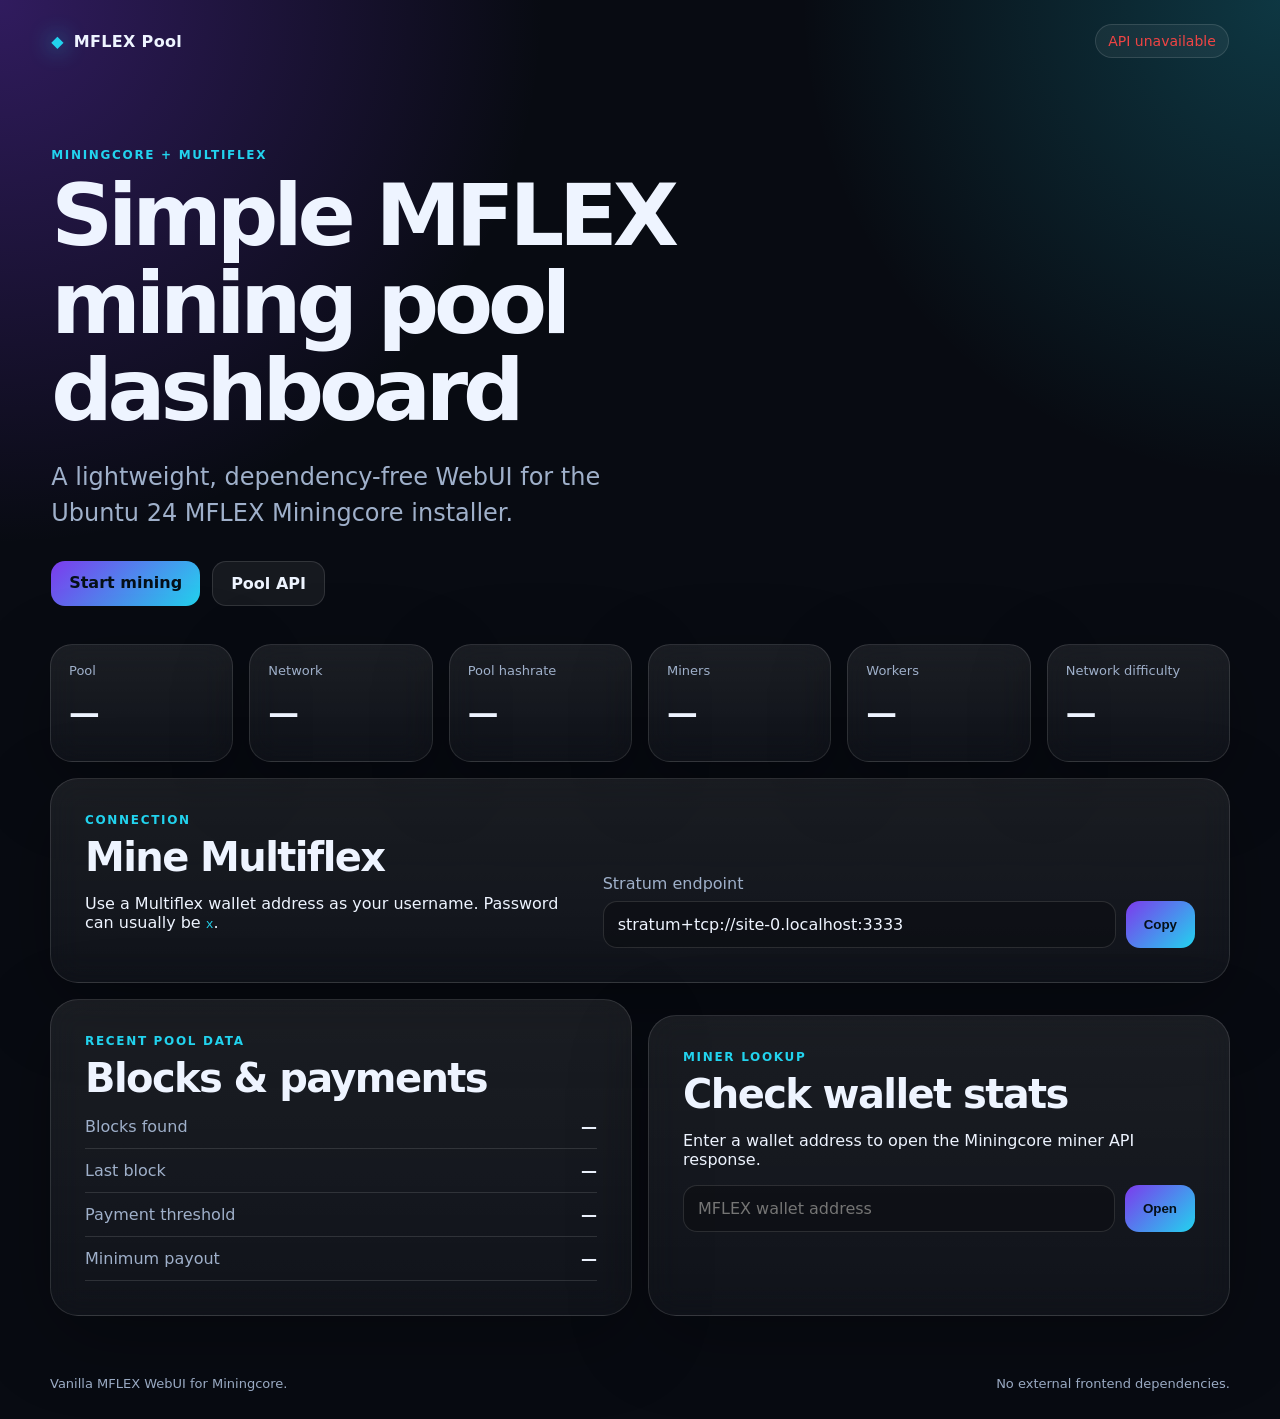
==== contrib/webui-simple/index.html @ 50676ef5 "fix: replace RetroMike WebUI with original MFLEX dashboard Remove vendored TheRetroMike/minernl Mini" ====
<!doctype html>
<html lang="en">
<head>
  <meta charset="utf-8">
  <meta name="viewport" content="width=device-width, initial-scale=1">
  <meta name="description" content="Simple Multiflex Miningcore pool dashboard">
  <title>MFLEX Mining Pool</title>
  <link rel="stylesheet" href="assets/app.css">
</head>
<body>
  <header class="hero">
    <nav class="topbar" aria-label="Primary">
      <div class="brand">
        <span class="brand-mark" aria-hidden="true">◆</span>
        <span>MFLEX Pool</span>
      </div>
      <div class="status-pill" id="api-status">Checking API…</div>
    </nav>
    <section class="hero-copy">
      <p class="eyebrow">Miningcore + Multiflex</p>
      <h1>Simple MFLEX mining pool dashboard</h1>
      <p class="lede">A lightweight, dependency-free WebUI for the Ubuntu 24 MFLEX Miningcore installer.</p>
      <div class="hero-actions">
        <a class="button primary" id="stratum-link" href="#connect">Start mining</a>
        <a class="button ghost" href="/api/pools" target="_blank" rel="noopener">Pool API</a>
      </div>
    </section>
  </header>

  <main>
    <section class="grid stats" aria-label="Pool statistics">
      <article class="card"><span class="label">Pool</span><strong id="pool-id">—</strong></article>
      <article class="card"><span class="label">Network</span><strong id="network">—</strong></article>
      <article class="card"><span class="label">Pool hashrate</span><strong id="pool-hashrate">—</strong></article>
      <article class="card"><span class="label">Miners</span><strong id="miners">—</strong></article>
      <article class="card"><span class="label">Workers</span><strong id="workers">—</strong></article>
      <article class="card"><span class="label">Network difficulty</span><strong id="difficulty">—</strong></article>
    </section>

    <section class="panel" id="connect">
      <div>
        <p class="eyebrow">Connection</p>
        <h2>Mine Multiflex</h2>
        <p>Use a Multiflex wallet address as your username. Password can usually be <code>x</code>.</p>
      </div>
      <div class="connect-box">
        <label for="stratum">Stratum endpoint</label>
        <div class="copy-row">
          <input id="stratum" readonly value="stratum+tcp://localhost:3333">
          <button id="copy-stratum" type="button">Copy</button>
        </div>
      </div>
    </section>

    <section class="grid two">
      <article class="panel">
        <p class="eyebrow">Recent pool data</p>
        <h2>Blocks & payments</h2>
        <dl class="facts">
          <div><dt>Blocks found</dt><dd id="blocks-found">—</dd></div>
          <div><dt>Last block</dt><dd id="last-block">—</dd></div>
          <div><dt>Payment threshold</dt><dd id="payment-threshold">—</dd></div>
          <div><dt>Minimum payout</dt><dd id="min-payout">—</dd></div>
        </dl>
      </article>
      <article class="panel">
        <p class="eyebrow">Miner lookup</p>
        <h2>Check wallet stats</h2>
        <p>Enter a wallet address to open the Miningcore miner API response.</p>
        <form id="miner-form" class="lookup">
          <input id="miner-address" autocomplete="off" placeholder="MFLEX wallet address">
          <button type="submit">Open</button>
        </form>
      </article>
    </section>
  </main>

  <footer>
    <span>Vanilla MFLEX WebUI for Miningcore.</span>
    <span>No external frontend dependencies.</span>
  </footer>

  <script src="assets/app.js"></script>
</body>
</html>
---- contrib/webui-simple/assets/app.css ----
:root {
  color-scheme: dark;
  --bg: #080b12;
  --panel: #111827;
  --panel-2: #172033;
  --text: #eef4ff;
  --muted: #9fb0ca;
  --line: rgba(255,255,255,.12);
  --accent: #7c3aed;
  --accent-2: #22d3ee;
  --good: #22c55e;
  --warn: #f59e0b;
  --bad: #ef4444;
  font-family: Inter, ui-sans-serif, system-ui, -apple-system, BlinkMacSystemFont, "Segoe UI", sans-serif;
}
* { box-sizing: border-box; }
body {
  margin: 0;
  min-height: 100vh;
  background:
    radial-gradient(circle at top left, rgba(124,58,237,.35), transparent 34rem),
    radial-gradient(circle at top right, rgba(34,211,238,.22), transparent 30rem),
    var(--bg);
  color: var(--text);
}
a { color: inherit; }
.hero { padding: 24px clamp(18px, 4vw, 60px) 64px; }
.topbar, footer {
  display: flex;
  justify-content: space-between;
  align-items: center;
  gap: 16px;
  color: var(--muted);
}
.brand { display: flex; align-items: center; gap: 10px; color: var(--text); font-weight: 800; letter-spacing: .02em; }
.brand-mark { color: var(--accent-2); text-shadow: 0 0 22px var(--accent-2); }
.status-pill {
  padding: 8px 12px;
  border: 1px solid var(--line);
  border-radius: 999px;
  background: rgba(255,255,255,.05);
  font-size: 14px;
}
.status-pill.ok { color: var(--good); }
.status-pill.warn { color: var(--warn); }
.status-pill.bad { color: var(--bad); }
.hero-copy { max-width: 780px; padding-top: 90px; }
.eyebrow { margin: 0 0 10px; color: var(--accent-2); font-weight: 800; letter-spacing: .14em; text-transform: uppercase; font-size: 12px; }
h1, h2 { margin: 0; line-height: 1.02; }
h1 { font-size: clamp(44px, 8vw, 86px); letter-spacing: -.06em; }
h2 { font-size: clamp(26px, 4vw, 40px); letter-spacing: -.04em; }
.lede { max-width: 620px; color: var(--muted); font-size: clamp(18px, 2.5vw, 24px); line-height: 1.5; }
.hero-actions { display: flex; flex-wrap: wrap; gap: 12px; margin-top: 30px; }
.button, button {
  border: 0;
  border-radius: 14px;
  padding: 12px 18px;
  font-weight: 800;
  cursor: pointer;
  text-decoration: none;
}
.primary, button { background: linear-gradient(135deg, var(--accent), var(--accent-2)); color: #051018; }
.ghost { border: 1px solid var(--line); background: rgba(255,255,255,.06); color: var(--text); }
main { width: min(1180px, calc(100% - 36px)); margin: -26px auto 60px; }
.grid { display: grid; gap: 16px; }
.stats { grid-template-columns: repeat(6, minmax(0, 1fr)); }
.two { grid-template-columns: repeat(2, minmax(0, 1fr)); margin-top: 16px; }
.card, .panel {
  border: 1px solid var(--line);
  background: linear-gradient(180deg, rgba(255,255,255,.08), rgba(255,255,255,.035));
  box-shadow: 0 22px 80px rgba(0,0,0,.28);
  backdrop-filter: blur(16px);
}
.card { padding: 18px; border-radius: 22px; min-height: 118px; }
.label { display: block; color: var(--muted); font-size: 13px; margin-bottom: 16px; }
.card strong { display: block; font-size: clamp(20px, 2.4vw, 32px); letter-spacing: -.04em; overflow-wrap: anywhere; }
.panel { margin-top: 16px; border-radius: 28px; padding: clamp(20px, 4vw, 34px); }
.panel:first-child { margin-top: 0; }
#connect { display: grid; grid-template-columns: 1fr 1.2fr; gap: 24px; align-items: end; }
.connect-box label { display: block; color: var(--muted); margin-bottom: 8px; }
.copy-row, .lookup { display: flex; gap: 10px; }
input {
  width: 100%;
  min-width: 0;
  border: 1px solid var(--line);
  border-radius: 14px;
  background: rgba(0,0,0,.24);
  color: var(--text);
  padding: 13px 14px;
  font: inherit;
}
code { color: var(--accent-2); }
.facts { display: grid; gap: 12px; margin: 18px 0 0; }
.facts div { display: flex; justify-content: space-between; gap: 16px; padding-bottom: 12px; border-bottom: 1px solid var(--line); }
dt { color: var(--muted); }
dd { margin: 0; font-weight: 800; text-align: right; }
footer { width: min(1180px, calc(100% - 36px)); margin: 0 auto 28px; font-size: 13px; }
@media (max-width: 980px) {
  .stats { grid-template-columns: repeat(3, minmax(0, 1fr)); }
  #connect, .two { grid-template-columns: 1fr; }
}
@media (max-width: 620px) {
  .hero { padding-bottom: 44px; }
  .hero-copy { padding-top: 56px; }
  .stats { grid-template-columns: repeat(2, minmax(0, 1fr)); }
  .copy-row, .lookup, .topbar, footer { flex-direction: column; align-items: stretch; }
}
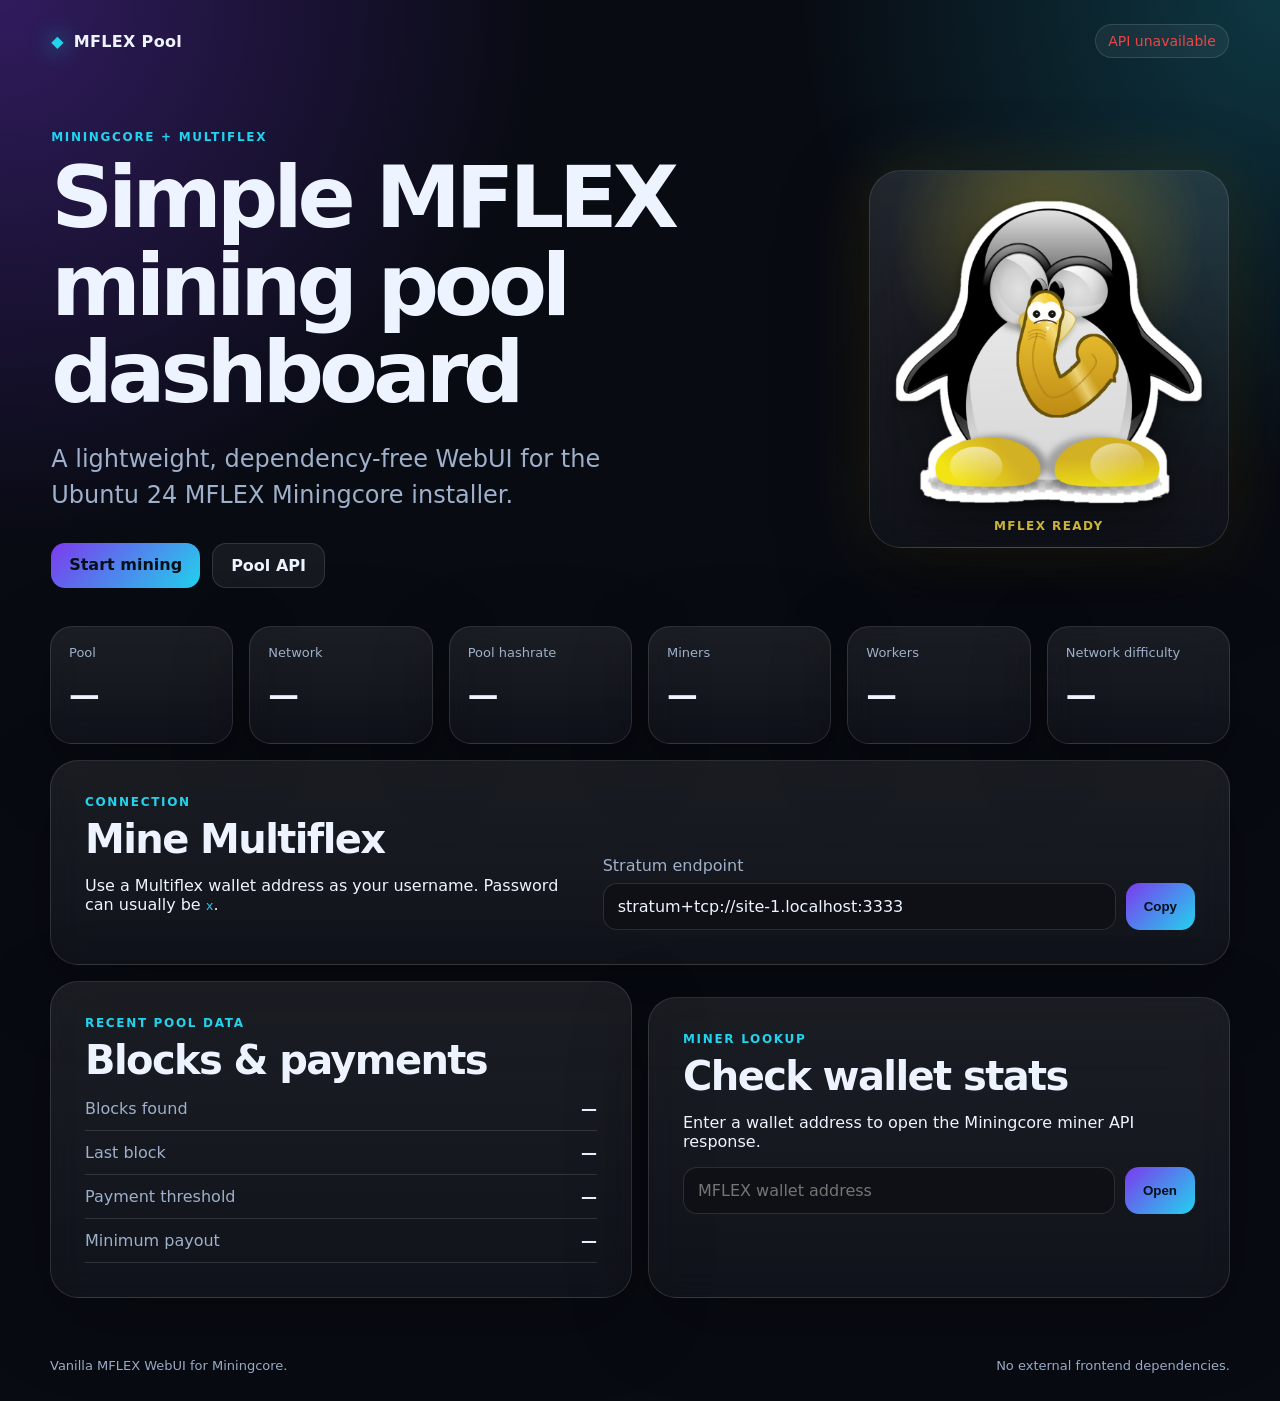
==== commit 34fcc782: "feat: add MFLEX avatar to WebUI and installer banner Add the MFLEX penguin/flex-arm avatar as a stat" ====
--- a/contrib/webui-simple/index.html
+++ b/contrib/webui-simple/index.html
@@ -16,14 +16,20 @@
       </div>
       <div class="status-pill" id="api-status">Checking API…</div>
     </nav>
-    <section class="hero-copy">
-      <p class="eyebrow">Miningcore + Multiflex</p>
-      <h1>Simple MFLEX mining pool dashboard</h1>
-      <p class="lede">A lightweight, dependency-free WebUI for the Ubuntu 24 MFLEX Miningcore installer.</p>
-      <div class="hero-actions">
-        <a class="button primary" id="stratum-link" href="#connect">Start mining</a>
-        <a class="button ghost" href="/api/pools" target="_blank" rel="noopener">Pool API</a>
+    <section class="hero-layout">
+      <div class="hero-copy">
+        <p class="eyebrow">Miningcore + Multiflex</p>
+        <h1>Simple MFLEX mining pool dashboard</h1>
+        <p class="lede">A lightweight, dependency-free WebUI for the Ubuntu 24 MFLEX Miningcore installer.</p>
+        <div class="hero-actions">
+          <a class="button primary" id="stratum-link" href="#connect">Start mining</a>
+          <a class="button ghost" href="/api/pools" target="_blank" rel="noopener">Pool API</a>
+        </div>
       </div>
+      <figure class="avatar-card" aria-label="MFLEX pool mascot">
+        <img src="assets/mflex-avatar.png" alt="MFLEX penguin mascot with a golden flexing arm" width="900" height="900">
+        <figcaption>MFLEX ready</figcaption>
+      </figure>
     </section>
   </header>
 
--- a/contrib/webui-simple/assets/app.css
+++ b/contrib/webui-simple/assets/app.css
@@ -44,7 +44,43 @@
 .status-pill.ok { color: var(--good); }
 .status-pill.warn { color: var(--warn); }
 .status-pill.bad { color: var(--bad); }
-.hero-copy { max-width: 780px; padding-top: 90px; }
+.hero-layout {
+  display: grid;
+  grid-template-columns: minmax(0, 1fr) minmax(220px, 360px);
+  align-items: center;
+  gap: clamp(24px, 5vw, 72px);
+  padding-top: 72px;
+}
+.hero-copy { max-width: 780px; }
+.avatar-card {
+  margin: 0;
+  justify-self: end;
+  width: min(360px, 34vw);
+  min-width: 220px;
+  border: 1px solid var(--line);
+  border-radius: 32px;
+  padding: 18px 18px 14px;
+  background:
+    radial-gradient(circle at 50% 18%, rgba(250, 204, 21, .32), transparent 44%),
+    linear-gradient(180deg, rgba(255,255,255,.10), rgba(255,255,255,.035));
+  box-shadow: 0 28px 90px rgba(0,0,0,.34), 0 0 70px rgba(250, 204, 21, .13);
+  backdrop-filter: blur(18px);
+}
+.avatar-card img {
+  display: block;
+  width: 100%;
+  height: auto;
+  filter: drop-shadow(0 20px 34px rgba(0,0,0,.42));
+}
+.avatar-card figcaption {
+  margin-top: 8px;
+  text-align: center;
+  color: #fde047;
+  font-weight: 900;
+  letter-spacing: .12em;
+  text-transform: uppercase;
+  font-size: 12px;
+}
 .eyebrow { margin: 0 0 10px; color: var(--accent-2); font-weight: 800; letter-spacing: .14em; text-transform: uppercase; font-size: 12px; }
 h1, h2 { margin: 0; line-height: 1.02; }
 h1 { font-size: clamp(44px, 8vw, 86px); letter-spacing: -.06em; }
@@ -97,11 +133,14 @@
 footer { width: min(1180px, calc(100% - 36px)); margin: 0 auto 28px; font-size: 13px; }
 @media (max-width: 980px) {
   .stats { grid-template-columns: repeat(3, minmax(0, 1fr)); }
+  .hero-layout { grid-template-columns: 1fr; padding-top: 56px; }
+  .avatar-card { justify-self: start; width: min(300px, 70vw); }
   #connect, .two { grid-template-columns: 1fr; }
 }
 @media (max-width: 620px) {
   .hero { padding-bottom: 44px; }
-  .hero-copy { padding-top: 56px; }
+  .hero-layout { padding-top: 48px; }
+  .avatar-card { width: min(260px, 82vw); }
   .stats { grid-template-columns: repeat(2, minmax(0, 1fr)); }
   .copy-row, .lookup, .topbar, footer { flex-direction: column; align-items: stretch; }
 }
